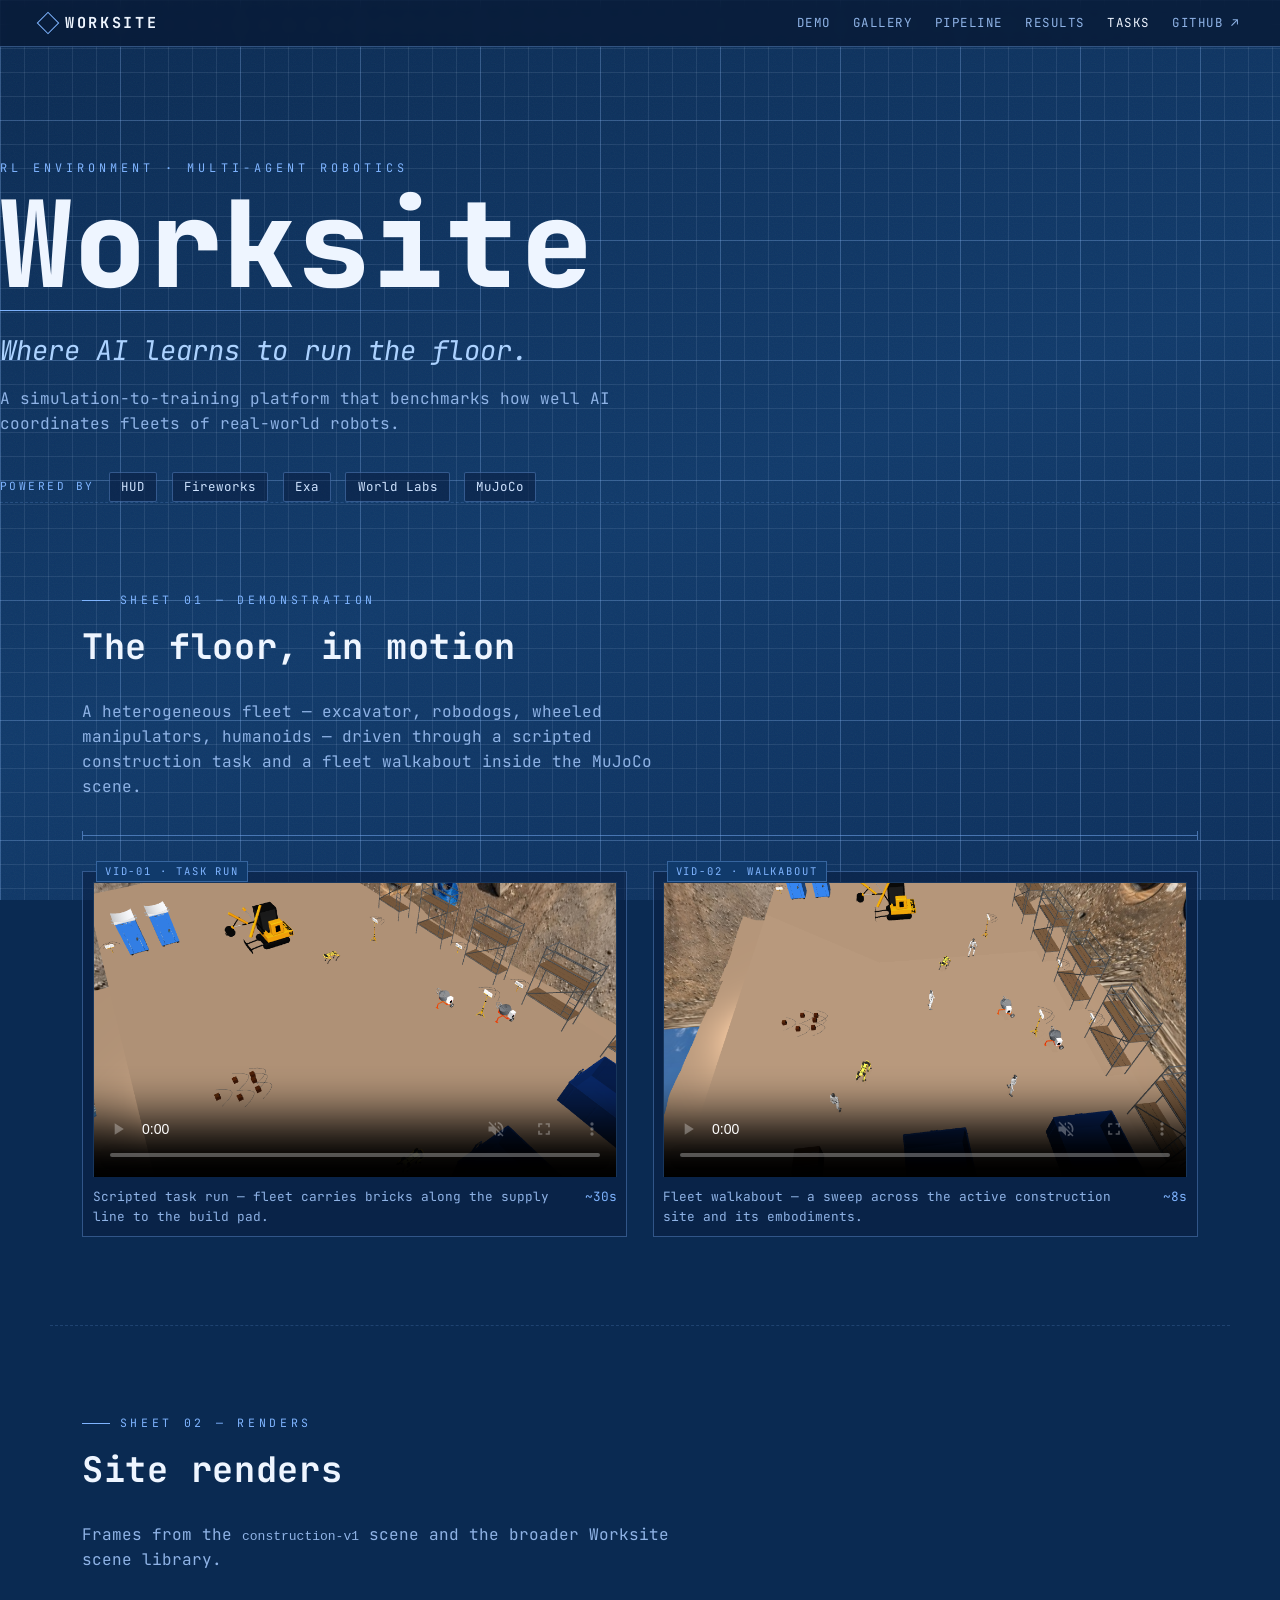
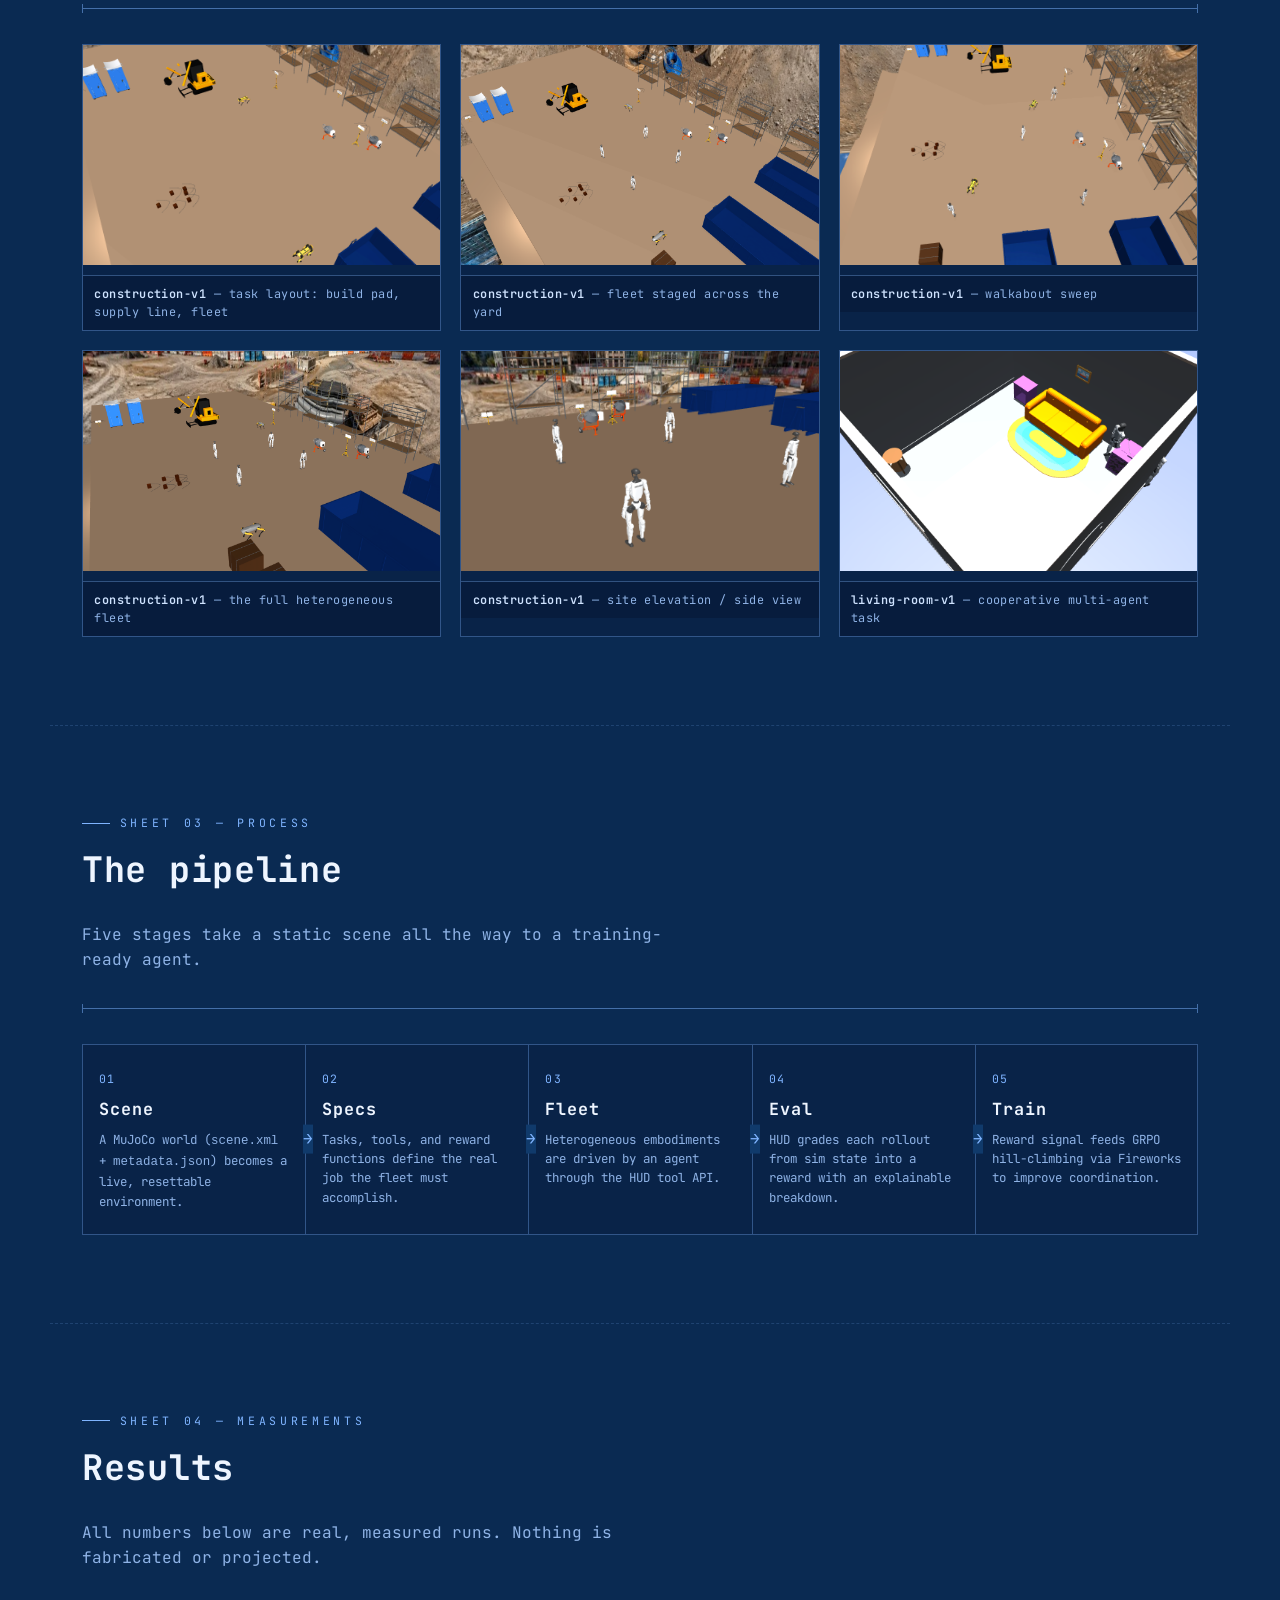
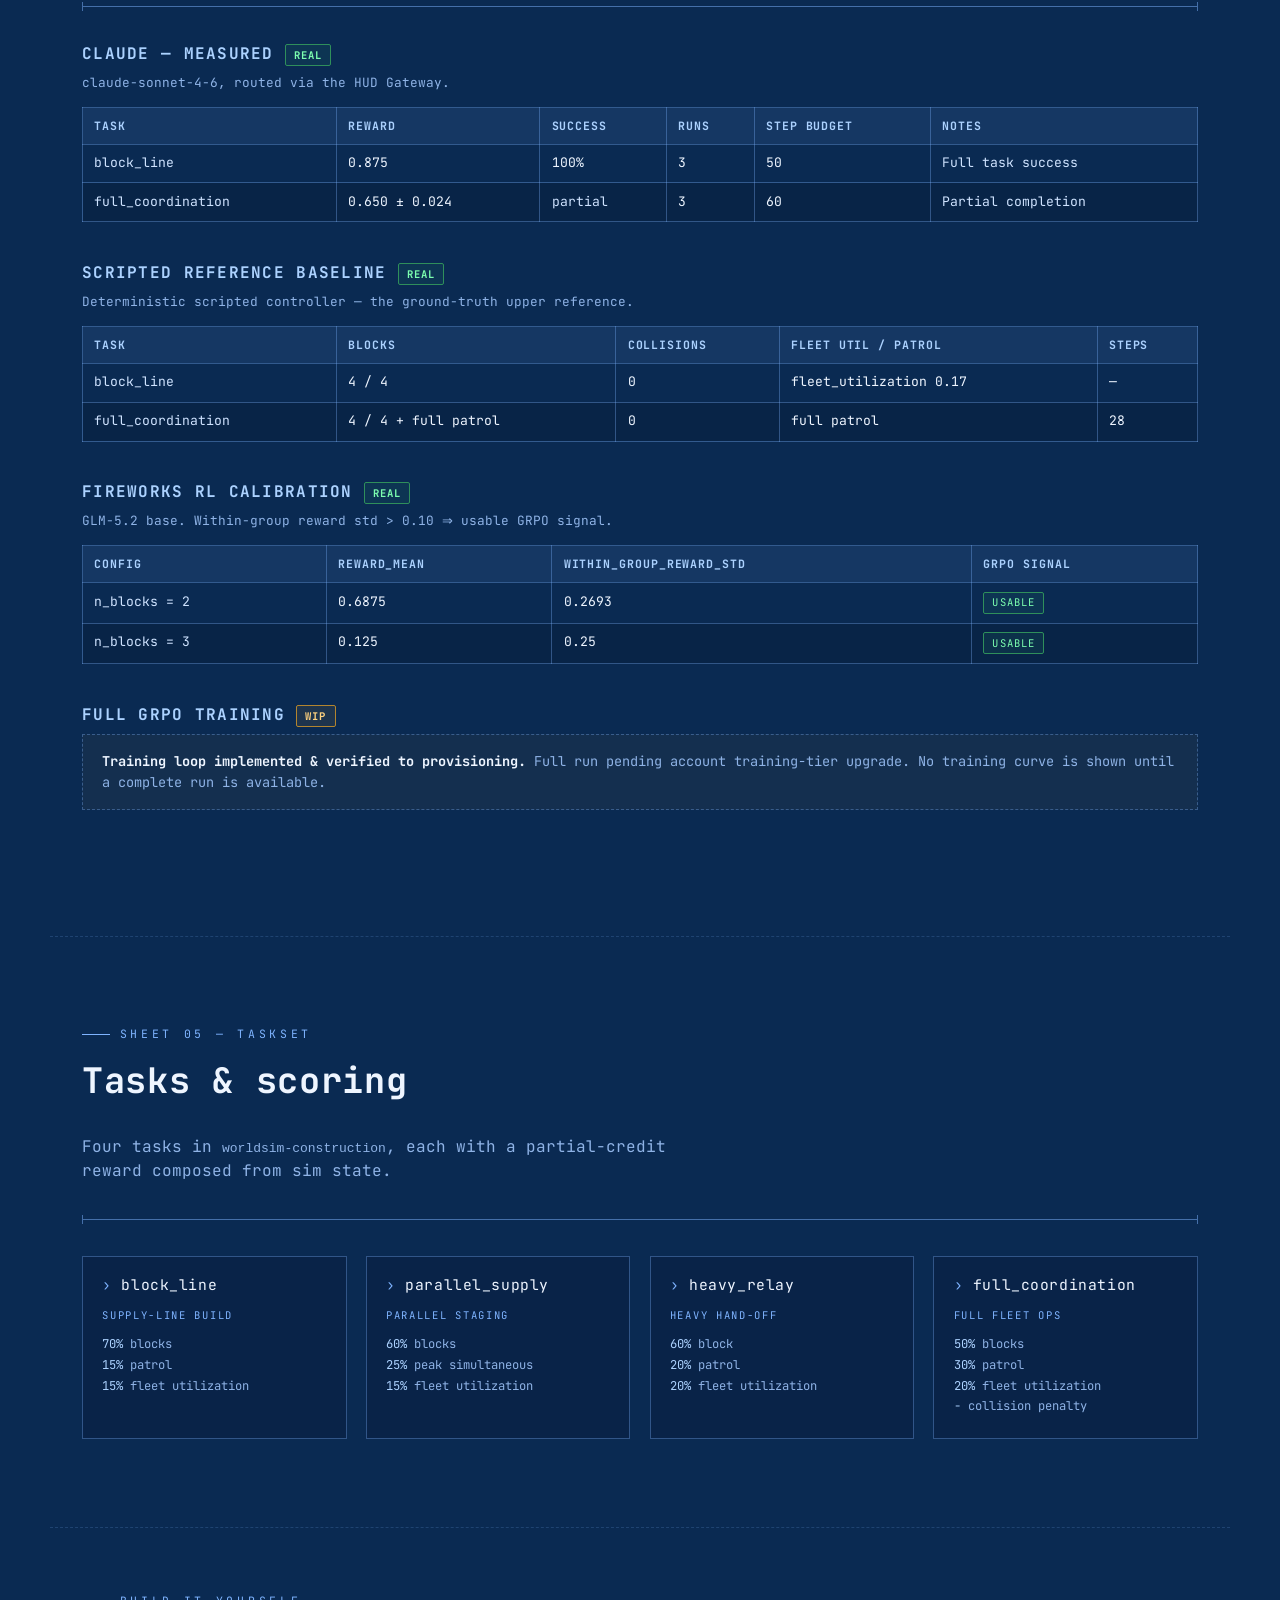
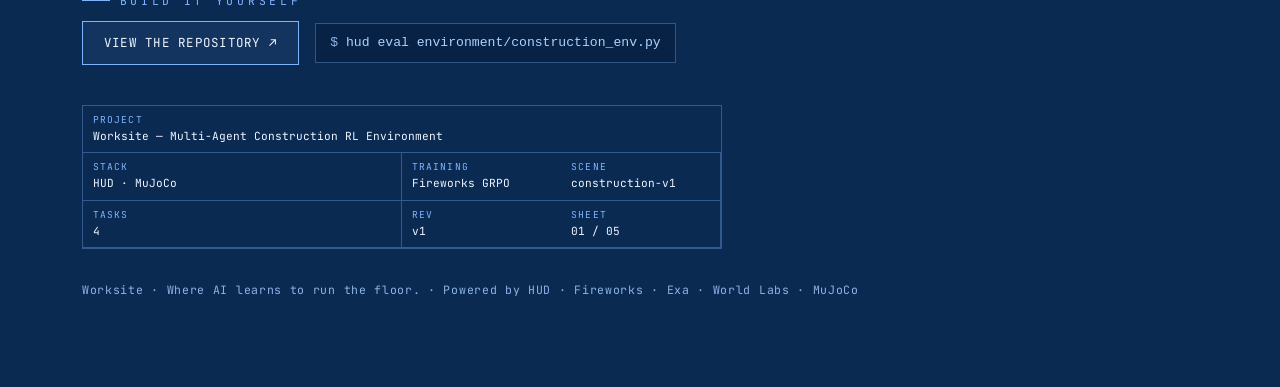
==== index.html @ 454bb1a9 "Upload" ====
<!DOCTYPE html>
<html lang="en">
<head>
  <meta charset="UTF-8" />
  <meta name="viewport" content="width=device-width, initial-scale=1.0" />
  <title>Worksite — Where AI learns to run the floor</title>
  <meta name="description" content="Worksite: a simulation-to-training platform that benchmarks how well AI coordinates fleets of real-world robots." />
  <link rel="preconnect" href="https://fonts.googleapis.com" />
  <link rel="preconnect" href="https://fonts.gstatic.com" crossorigin />
  <link href="https://fonts.googleapis.com/css2?family=JetBrains+Mono:ital,wght@0,400;0,600;0,700;0,800;1,400&display=swap" rel="stylesheet" />
  <link rel="stylesheet" href="site.css" />
</head>
<body>
  <!-- ===================== NAV ===================== -->
  <nav>
    <span class="brand">Worksite</span>
    <a class="navlink" href="#demo">Demo</a>
    <a class="navlink" href="#gallery">Gallery</a>
    <a class="navlink" href="#pipeline">Pipeline</a>
    <a class="navlink" href="#results">Results</a>
    <a class="navlink" href="#tasks">Tasks</a>
    <a class="navlink" href="https://github.com/jaidevshriram/Worksite">GitHub ↗</a>
  </nav>

  <main>
    <!-- ===================== HERO ===================== -->
    <header class="hero" id="top">
      <div class="eyebrow">RL Environment · Multi-Agent Robotics</div>
      <h1>Worksite<span class="underdim"></span></h1>
      <p class="tagline">Where AI learns to run the floor.</p>
      <p class="oneliner">A simulation-to-training platform that benchmarks how well AI coordinates fleets of real-world robots.</p>
      <div class="powered">
        <span class="label">Powered by</span>
        <span class="chip">HUD</span>
        <span class="chip">Fireworks</span>
        <span class="chip">Exa</span>
        <span class="chip">World Labs</span>
        <span class="chip">MuJoCo</span>
      </div>
    </header>

    <!-- ===================== DEMO VIDEO ===================== -->
    <section id="demo" class="reveal">
      <p class="kicker">Sheet 01 — Demonstration</p>
      <h2 class="section-title">The floor, in motion</h2>
      <p class="lead">A heterogeneous fleet — excavator, robodogs, wheeled manipulators, humanoids — driven through a scripted construction task and a fleet walkabout inside the MuJoCo scene.</p>
      <div class="dimline"></div>
      <div class="video-grid">
        <figure class="media-card" data-tag="VID-01 · Task Run">
          <video controls loop muted playsinline poster="media/construction_task.png" preload="metadata">
            <source src="media/construction_task.mp4" type="video/mp4" />
            Your browser does not support the video tag.
          </video>
          <figcaption>
            <span>Scripted task run — fleet carries bricks along the supply line to the build pad.</span>
            <span class="runtime">~30s</span>
          </figcaption>
        </figure>
        <figure class="media-card" data-tag="VID-02 · Walkabout">
          <video controls loop muted playsinline poster="media/construction_walkabout.png" preload="metadata">
            <source src="media/construction_walkabout.mp4" type="video/mp4" />
            Your browser does not support the video tag.
          </video>
          <figcaption>
            <span>Fleet walkabout — a sweep across the active construction site and its embodiments.</span>
            <span class="runtime">~8s</span>
          </figcaption>
        </figure>
      </div>
    </section>

    <!-- ===================== GALLERY ===================== -->
    <section id="gallery" class="reveal">
      <p class="kicker">Sheet 02 — Renders</p>
      <h2 class="section-title">Site renders</h2>
      <p class="lead">Frames from the <code>construction-v1</code> scene and the broader Worksite scene library.</p>
      <div class="dimline"></div>
      <div class="gallery">
        <figure>
          <img src="media/construction_task.png" alt="Construction task scene, top-down" loading="lazy" />
          <figcaption><b>construction-v1</b> — task layout: build pad, supply line, fleet</figcaption>
        </figure>
        <figure>
          <img src="media/construction_v1_render.png" alt="Construction site render with humanoids" loading="lazy" />
          <figcaption><b>construction-v1</b> — fleet staged across the yard</figcaption>
        </figure>
        <figure>
          <img src="media/construction_walkabout.png" alt="Construction walkabout frame" loading="lazy" />
          <figcaption><b>construction-v1</b> — walkabout sweep</figcaption>
        </figure>
        <figure>
          <img src="media/construction_v1_all6.png" alt="All six embodiments" loading="lazy" />
          <figcaption><b>construction-v1</b> — the full heterogeneous fleet</figcaption>
        </figure>
        <figure>
          <img src="media/construction_v1_sideview.png" alt="Construction site side view" loading="lazy" />
          <figcaption><b>construction-v1</b> — site elevation / side view</figcaption>
        </figure>
        <figure>
          <img src="media/coop_tidy_room.png" alt="Cooperative tidy-room task" loading="lazy" />
          <figcaption><b>living-room-v1</b> — cooperative multi-agent task</figcaption>
        </figure>
      </div>
    </section>

    <!-- ===================== PIPELINE ===================== -->
    <section id="pipeline" class="reveal">
      <p class="kicker">Sheet 03 — Process</p>
      <h2 class="section-title">The pipeline</h2>
      <p class="lead">Five stages take a static scene all the way to a training-ready agent.</p>
      <div class="dimline"></div>
      <div class="pipeline">
        <div class="stage">
          <h3>Scene</h3>
          <p>A MuJoCo world (<code>scene.xml</code> + <code>metadata.json</code>) becomes a live, resettable environment.</p>
          <span class="arrow">→</span>
        </div>
        <div class="stage">
          <h3>Specs</h3>
          <p>Tasks, tools, and reward functions define the real job the fleet must accomplish.</p>
          <span class="arrow">→</span>
        </div>
        <div class="stage">
          <h3>Fleet</h3>
          <p>Heterogeneous embodiments are driven by an agent through the HUD tool API.</p>
          <span class="arrow">→</span>
        </div>
        <div class="stage">
          <h3>Eval</h3>
          <p>HUD grades each rollout from sim state into a reward with an explainable breakdown.</p>
          <span class="arrow">→</span>
        </div>
        <div class="stage">
          <h3>Train</h3>
          <p>Reward signal feeds GRPO hill-climbing via Fireworks to improve coordination.</p>
          <span class="arrow">→</span>
        </div>
      </div>
    </section>

    <!-- ===================== RESULTS ===================== -->
    <section id="results" class="reveal">
      <p class="kicker">Sheet 04 — Measurements</p>
      <h2 class="section-title">Results</h2>
      <p class="lead">All numbers below are real, measured runs. Nothing is fabricated or projected.</p>
      <div class="dimline"></div>

      <div class="results-block">
        <h3>Claude — measured <span class="badge ok">Real</span></h3>
        <p class="note">claude-sonnet-4-6, routed via the HUD Gateway.</p>
        <table class="data">
          <thead>
            <tr><th>Task</th><th>Reward</th><th>Success</th><th>Runs</th><th>Step budget</th><th>Notes</th></tr>
          </thead>
          <tbody>
            <tr>
              <td>block_line</td>
              <td class="num">0.875</td>
              <td class="num">100%</td>
              <td class="num">3</td>
              <td class="num">50</td>
              <td>Full task success</td>
            </tr>
            <tr>
              <td>full_coordination</td>
              <td class="num">0.650 ± 0.024</td>
              <td>partial</td>
              <td class="num">3</td>
              <td class="num">60</td>
              <td>Partial completion</td>
            </tr>
          </tbody>
        </table>
      </div>

      <div class="results-block">
        <h3>Scripted reference baseline <span class="badge ok">Real</span></h3>
        <p class="note">Deterministic scripted controller — the ground-truth upper reference.</p>
        <table class="data">
          <thead>
            <tr><th>Task</th><th>Blocks</th><th>Collisions</th><th>Fleet util / patrol</th><th>Steps</th></tr>
          </thead>
          <tbody>
            <tr>
              <td>block_line</td>
              <td class="num">4 / 4</td>
              <td class="num">0</td>
              <td class="num">fleet_utilization 0.17</td>
              <td class="num">—</td>
            </tr>
            <tr>
              <td>full_coordination</td>
              <td class="num">4 / 4 + full patrol</td>
              <td class="num">0</td>
              <td class="num">full patrol</td>
              <td class="num">28</td>
            </tr>
          </tbody>
        </table>
      </div>

      <div class="results-block">
        <h3>Fireworks RL calibration <span class="badge ok">Real</span></h3>
        <p class="note">GLM-5.2 base. Within-group reward std &gt; 0.10 ⇒ usable GRPO signal.</p>
        <table class="data">
          <thead>
            <tr><th>Config</th><th>reward_mean</th><th>within_group_reward_std</th><th>GRPO signal</th></tr>
          </thead>
          <tbody>
            <tr>
              <td>n_blocks = 2</td>
              <td class="num">0.6875</td>
              <td class="num">0.2693</td>
              <td><span class="badge ok">usable</span></td>
            </tr>
            <tr>
              <td>n_blocks = 3</td>
              <td class="num">0.125</td>
              <td class="num">0.25</td>
              <td><span class="badge ok">usable</span></td>
            </tr>
          </tbody>
        </table>
      </div>

      <div class="results-block">
        <h3>Full GRPO training <span class="badge wip">WIP</span></h3>
        <div class="wip-card">
          <b>Training loop implemented &amp; verified to provisioning.</b> Full run pending account training-tier upgrade. No training curve is shown until a complete run is available.
        </div>
      </div>
    </section>

    <!-- ===================== TASKS ===================== -->
    <section id="tasks" class="reveal">
      <p class="kicker">Sheet 05 — Taskset</p>
      <h2 class="section-title">Tasks &amp; scoring</h2>
      <p class="lead">Four tasks in <code>worldsim-construction</code>, each with a partial-credit reward composed from sim state.</p>
      <div class="dimline"></div>
      <div class="task-grid">
        <div class="task-card">
          <p class="slug">block_line</p>
          <p class="pct">supply-line build</p>
          <p class="formula">
            <span class="w">70%</span> blocks<br />
            <span class="w">15%</span> patrol<br />
            <span class="w">15%</span> fleet utilization
          </p>
        </div>
        <div class="task-card">
          <p class="slug">parallel_supply</p>
          <p class="pct">parallel staging</p>
          <p class="formula">
            <span class="w">60%</span> blocks<br />
            <span class="w">25%</span> peak simultaneous<br />
            <span class="w">15%</span> fleet utilization
          </p>
        </div>
        <div class="task-card">
          <p class="slug">heavy_relay</p>
          <p class="pct">heavy hand-off</p>
          <p class="formula">
            <span class="w">60%</span> block<br />
            <span class="w">20%</span> patrol<br />
            <span class="w">20%</span> fleet utilization
          </p>
        </div>
        <div class="task-card">
          <p class="slug">full_coordination</p>
          <p class="pct">full fleet ops</p>
          <p class="formula">
            <span class="w">50%</span> blocks<br />
            <span class="w">30%</span> patrol<br />
            <span class="w">20%</span> fleet utilization<br />
            <span class="w">−</span> collision penalty
          </p>
        </div>
      </div>
    </section>
  </main>

  <!-- ===================== FOOTER ===================== -->
  <footer class="reveal">
    <p class="kicker">Build it yourself</p>
    <div class="cta-row">
      <a class="btn" href="https://github.com/jaidevshriram/Worksite">View the repository ↗</a>
      <code class="cmd">hud eval environment/construction_env.py</code>
    </div>

    <div class="title-block">
      <div class="tb-wide">
        <span class="tb-label">Project</span>
        <span class="tb-val">Worksite — Multi-Agent Construction RL Environment</span>
      </div>
      <div>
        <span class="tb-label">Stack</span>
        <span class="tb-val">HUD · MuJoCo</span>
      </div>
      <div>
        <span class="tb-label">Training</span>
        <span class="tb-val">Fireworks GRPO</span>
      </div>
      <div>
        <span class="tb-label">Scene</span>
        <span class="tb-val">construction-v1</span>
      </div>
      <div>
        <span class="tb-label">Tasks</span>
        <span class="tb-val">4</span>
      </div>
      <div>
        <span class="tb-label">Rev</span>
        <span class="tb-val">v1</span>
      </div>
      <div>
        <span class="tb-label">Sheet</span>
        <span class="tb-val">01 / 05</span>
      </div>
    </div>

    <p class="foot-meta">Worksite · Where AI learns to run the floor. · Powered by HUD · Fireworks · Exa · World Labs · MuJoCo</p>
  </footer>

  <script src="site.js"></script>
</body>
</html>
---- site.css ----
/* ============================================================
   Worksite — engineering blueprint stylesheet
   Plain CSS, no build step. Open index.html directly.
   ============================================================ */

:root {
  --bp-bg-1: #0a2a52;
  --bp-bg-2: #103a6b;
  --ink: #cfe3ff;          /* primary linework / text */
  --ink-dim: #8fb3e6;      /* secondary text */
  --cyan: #7fb4ff;         /* accent linework */
  --cyan-bright: #acd2ff;
  --white: #eef5ff;
  --grid-thin: rgba(207, 227, 255, 0.10);
  --grid-bold: rgba(127, 180, 255, 0.22);
  --panel: rgba(10, 30, 64, 0.55);
  --panel-line: rgba(127, 180, 255, 0.35);
  --mono: 'JetBrains Mono', ui-monospace, 'SFMono-Regular', Menlo, Consolas, monospace;
  --maxw: 1180px;
}

* { box-sizing: border-box; }

html { scroll-behavior: smooth; }

body {
  margin: 0;
  font-family: var(--mono);
  color: var(--ink);
  background-color: var(--bp-bg-1);
  background-image:
    linear-gradient(160deg, var(--bp-bg-1) 0%, var(--bp-bg-2) 55%, #0c2f5c 100%);
  background-attachment: fixed;
  line-height: 1.55;
  -webkit-font-smoothing: antialiased;
  position: relative;
  overflow-x: hidden;
}

/* ---- drafting grid overlay + grain ----------------------------------- */
body::before {
  content: "";
  position: fixed;
  inset: 0;
  pointer-events: none;
  z-index: 0;
  background-image:
    /* heavy lines every 120px */
    linear-gradient(to right, var(--grid-bold) 1px, transparent 1px),
    linear-gradient(to bottom, var(--grid-bold) 1px, transparent 1px),
    /* fine lines every 24px */
    linear-gradient(to right, var(--grid-thin) 1px, transparent 1px),
    linear-gradient(to bottom, var(--grid-thin) 1px, transparent 1px);
  background-size:
    120px 120px,
    120px 120px,
    24px 24px,
    24px 24px;
}

/* subtle grain via repeating fine noise */
body::after {
  content: "";
  position: fixed;
  inset: 0;
  pointer-events: none;
  z-index: 0;
  opacity: 0.05;
  background-image: url("data:image/svg+xml,%3Csvg xmlns='http://www.w3.org/2000/svg' width='120' height='120'%3E%3Cfilter id='n'%3E%3CfeTurbulence type='fractalNoise' baseFrequency='0.9' numOctaves='2'/%3E%3C/filter%3E%3Crect width='120' height='120' filter='url(%23n)'/%3E%3C/svg%3E");
}

main, header, nav, footer { position: relative; z-index: 1; }

a { color: var(--cyan-bright); text-decoration: none; }
a:hover { color: var(--white); text-decoration: underline; }

/* ---- nav ------------------------------------------------------------- */
nav {
  position: sticky;
  top: 0;
  z-index: 50;
  display: flex;
  align-items: center;
  gap: 1.4rem;
  padding: 0.7rem clamp(1rem, 4vw, 2.5rem);
  border-bottom: 1px solid var(--panel-line);
  background: rgba(8, 26, 54, 0.82);
  backdrop-filter: blur(6px);
  flex-wrap: wrap;
}
nav .brand {
  font-weight: 700;
  letter-spacing: 0.18em;
  text-transform: uppercase;
  font-size: 0.95rem;
  color: var(--white);
  margin-right: auto;
  display: flex;
  align-items: center;
  gap: 0.55rem;
}
nav .brand::before {
  content: "";
  width: 14px; height: 14px;
  border: 1.5px solid var(--cyan);
  display: inline-block;
  transform: rotate(45deg);
}
nav a.navlink {
  color: var(--ink-dim);
  font-size: 0.78rem;
  letter-spacing: 0.12em;
  text-transform: uppercase;
  text-decoration: none;
}
nav a.navlink:hover { color: var(--white); }

/* ---- layout helpers -------------------------------------------------- */
section {
  max-width: var(--maxw);
  margin: 0 auto;
  padding: clamp(3rem, 7vw, 5.5rem) clamp(1rem, 4vw, 2rem);
  border-bottom: 1px dashed rgba(127, 180, 255, 0.18);
}

.kicker {
  font-size: 0.72rem;
  letter-spacing: 0.32em;
  text-transform: uppercase;
  color: var(--cyan);
  margin: 0 0 0.7rem;
  display: flex;
  align-items: center;
  gap: 0.6rem;
}
.kicker::before {
  content: "";
  width: 28px;
  height: 1px;
  background: var(--cyan);
}

h2.section-title {
  font-size: clamp(1.5rem, 3vw, 2.2rem);
  margin: 0 0 1.6rem;
  font-weight: 700;
  letter-spacing: 0.02em;
  color: var(--white);
}

p.lead { color: var(--ink-dim); max-width: 60ch; }

/* dimension-line flourish */
.dimline {
  height: 1px;
  background: var(--cyan);
  position: relative;
  margin: 2.2rem 0;
  opacity: 0.5;
}
.dimline::before, .dimline::after {
  content: "";
  position: absolute;
  top: -4px;
  width: 1px; height: 9px;
  background: var(--cyan);
}
.dimline::before { left: 0; }
.dimline::after { right: 0; }

/* ============================================================ HERO */
.hero {
  text-align: left;
  padding-top: clamp(3.5rem, 9vw, 7rem);
  border-bottom: 1px dashed rgba(127, 180, 255, 0.18);
}
.hero .eyebrow {
  font-size: 0.74rem;
  letter-spacing: 0.34em;
  text-transform: uppercase;
  color: var(--cyan);
}
.hero h1 {
  font-size: clamp(3rem, 11vw, 7.5rem);
  line-height: 0.95;
  margin: 0.6rem 0 0.2rem;
  font-weight: 800;
  letter-spacing: 0.02em;
  color: var(--white);
  position: relative;
}
.hero h1 .underdim {
  display: block;
  height: 1px;
  background: linear-gradient(90deg, var(--cyan), transparent);
  margin-top: 0.6rem;
  max-width: 520px;
}
.hero .tagline {
  font-size: clamp(1.1rem, 2.6vw, 1.7rem);
  color: var(--cyan-bright);
  margin: 1.1rem 0 0.4rem;
  font-style: italic;
}
.hero .oneliner {
  color: var(--ink-dim);
  max-width: 64ch;
  font-size: 1rem;
}
.powered {
  margin-top: 2.2rem;
  display: flex;
  flex-wrap: wrap;
  align-items: center;
  gap: 0.5rem 0.9rem;
  font-size: 0.78rem;
  color: var(--ink-dim);
  letter-spacing: 0.08em;
}
.powered .label {
  text-transform: uppercase;
  letter-spacing: 0.22em;
  color: var(--cyan);
  font-size: 0.7rem;
}
.powered .chip {
  border: 1px solid var(--panel-line);
  padding: 0.28rem 0.7rem;
  border-radius: 2px;
  color: var(--ink);
  background: var(--panel);
}

/* ============================================================ VIDEO */
.video-grid {
  display: grid;
  grid-template-columns: repeat(auto-fit, minmax(340px, 1fr));
  gap: 1.6rem;
}
figure.media-card {
  margin: 0;
  border: 1px solid var(--panel-line);
  background: var(--panel);
  padding: 0.6rem;
  position: relative;
}
figure.media-card::before {
  /* corner tick / callout */
  content: attr(data-tag);
  position: absolute;
  top: -0.7rem;
  left: 0.8rem;
  background: var(--bp-bg-2);
  color: var(--cyan);
  font-size: 0.66rem;
  letter-spacing: 0.18em;
  text-transform: uppercase;
  padding: 0.1rem 0.5rem;
  border: 1px solid var(--panel-line);
}
figure.media-card video,
figure.media-card img {
  width: 100%;
  display: block;
  border: 1px solid rgba(127,180,255,0.15);
  background: #06203f;
}
figcaption {
  margin-top: 0.6rem;
  font-size: 0.8rem;
  color: var(--ink-dim);
  display: flex;
  justify-content: space-between;
  gap: 1rem;
}
figcaption .runtime { color: var(--cyan); white-space: nowrap; }

/* ============================================================ GALLERY */
.gallery {
  display: grid;
  grid-template-columns: repeat(auto-fill, minmax(300px, 1fr));
  gap: 1.2rem;
}
.gallery figure {
  margin: 0;
  border: 1px solid var(--panel-line);
  background: var(--panel);
  overflow: hidden;
  position: relative;
}
.gallery figure img {
  width: 100%;
  height: 220px;
  object-fit: cover;
  display: block;
  filter: saturate(1.05) contrast(1.02);
  transition: transform 0.4s ease;
}
.gallery figure:hover img { transform: scale(1.05); }
.gallery figcaption {
  padding: 0.55rem 0.7rem;
  font-size: 0.74rem;
  letter-spacing: 0.04em;
  border-top: 1px solid var(--panel-line);
  background: rgba(8,26,54,0.6);
  display: block;
  color: var(--ink-dim);
}
.gallery figcaption b { color: var(--ink); font-weight: 600; }

/* ============================================================ PIPELINE */
.pipeline {
  display: grid;
  grid-template-columns: repeat(5, 1fr);
  gap: 0;
  counter-reset: stage;
}
.pipeline .stage {
  position: relative;
  border: 1px solid var(--panel-line);
  border-right: none;
  padding: 1.3rem 1rem 1.4rem;
  background: var(--panel);
}
.pipeline .stage:last-child { border-right: 1px solid var(--panel-line); }
.pipeline .stage::before {
  counter-increment: stage;
  content: "0" counter(stage);
  font-size: 0.72rem;
  color: var(--cyan);
  letter-spacing: 0.1em;
}
.pipeline .stage h3 {
  margin: 0.3rem 0 0.5rem;
  font-size: 1.05rem;
  color: var(--white);
  letter-spacing: 0.06em;
}
.pipeline .stage p { margin: 0; font-size: 0.78rem; color: var(--ink-dim); }
.pipeline .stage .arrow {
  position: absolute;
  right: -8px; top: 50%;
  transform: translateY(-50%);
  color: var(--cyan);
  z-index: 2;
  font-size: 1rem;
  background: var(--bp-bg-2);
  padding: 2px 0;
}
.pipeline .stage:last-child .arrow { display: none; }

/* ============================================================ RESULTS */
.results-block { margin-bottom: 2.4rem; }
.results-block h3 {
  font-size: 1rem;
  letter-spacing: 0.08em;
  color: var(--cyan-bright);
  margin: 0 0 0.4rem;
  text-transform: uppercase;
}
.results-block .note { font-size: 0.8rem; color: var(--ink-dim); margin: 0 0 0.9rem; }

table.data {
  width: 100%;
  border-collapse: collapse;
  font-size: 0.82rem;
}
table.data th, table.data td {
  border: 1px solid var(--panel-line);
  padding: 0.55rem 0.7rem;
  text-align: left;
  vertical-align: top;
}
table.data th {
  background: rgba(127,180,255,0.10);
  color: var(--cyan-bright);
  text-transform: uppercase;
  letter-spacing: 0.08em;
  font-size: 0.72rem;
}
table.data td.num { color: var(--white); font-variant-numeric: tabular-nums; }
table.data tr:nth-child(even) td { background: rgba(8,26,54,0.35); }

.badge {
  display: inline-block;
  font-size: 0.66rem;
  letter-spacing: 0.1em;
  text-transform: uppercase;
  padding: 0.12rem 0.5rem;
  border-radius: 2px;
  border: 1px solid;
}
.badge.ok { color: #7dffb0; border-color: #2f8f5b; background: rgba(45,143,91,0.12); }
.badge.wip { color: #ffd27f; border-color: #b3852f; background: rgba(179,133,47,0.12); }

.wip-card {
  border: 1px dashed var(--panel-line);
  background: rgba(179,133,47,0.06);
  padding: 1rem 1.2rem;
  font-size: 0.85rem;
  color: var(--ink-dim);
}
.wip-card b { color: var(--white); }

/* ============================================================ TASKS */
.task-grid {
  display: grid;
  grid-template-columns: repeat(auto-fit, minmax(250px, 1fr));
  gap: 1.2rem;
}
.task-card {
  border: 1px solid var(--panel-line);
  background: var(--panel);
  padding: 1.1rem 1.2rem 1.3rem;
  position: relative;
}
.task-card .slug {
  font-size: 0.92rem;
  color: var(--white);
  letter-spacing: 0.04em;
  margin: 0 0 0.2rem;
}
.task-card .slug::before { content: "› "; color: var(--cyan); }
.task-card .formula {
  font-size: 0.76rem;
  color: var(--ink-dim);
  margin: 0.6rem 0 0;
  line-height: 1.7;
}
.task-card .formula .w { color: var(--cyan-bright); }
.task-card .pct {
  font-size: 0.66rem;
  color: var(--cyan);
  letter-spacing: 0.16em;
  text-transform: uppercase;
}

/* ============================================================ FOOTER */
footer {
  max-width: var(--maxw);
  margin: 0 auto;
  padding: clamp(2.5rem, 6vw, 4rem) clamp(1rem, 4vw, 2rem) 5rem;
}
.cta-row {
  display: flex;
  flex-wrap: wrap;
  gap: 1rem;
  align-items: center;
  margin-bottom: 2rem;
}
.btn {
  border: 1px solid var(--cyan);
  color: var(--white);
  padding: 0.7rem 1.3rem;
  letter-spacing: 0.1em;
  text-transform: uppercase;
  font-size: 0.78rem;
  background: rgba(127,180,255,0.08);
  transition: background 0.2s;
}
.btn:hover { background: rgba(127,180,255,0.2); text-decoration: none; }
.cmd {
  font-size: 0.82rem;
  color: var(--cyan-bright);
  background: rgba(6,32,63,0.7);
  border: 1px solid var(--panel-line);
  padding: 0.55rem 0.9rem;
  display: inline-block;
}
.cmd::before { content: "$ "; color: var(--ink-dim); }

/* ---- title block (bottom-right corner draughting stamp) -------------- */
.title-block {
  margin-top: 2.5rem;
  border: 1.5px solid var(--panel-line);
  display: grid;
  grid-template-columns: 2fr 1fr 1fr;
  font-size: 0.7rem;
  max-width: 640px;
}
.title-block div {
  border-right: 1px solid var(--panel-line);
  border-bottom: 1px solid var(--panel-line);
  padding: 0.45rem 0.6rem;
}
.title-block div:nth-child(3n) { border-right: none; }
.title-block .tb-label {
  color: var(--cyan);
  text-transform: uppercase;
  letter-spacing: 0.12em;
  font-size: 0.6rem;
  display: block;
}
.title-block .tb-val { color: var(--white); }
.title-block .tb-wide { grid-column: 1 / -1; border-right: none; }

.foot-meta {
  margin-top: 2rem;
  font-size: 0.72rem;
  color: var(--ink-dim);
  letter-spacing: 0.06em;
}

/* ---- responsive ------------------------------------------------------ */
@media (max-width: 820px) {
  .pipeline { grid-template-columns: 1fr 1fr; }
  .pipeline .stage { border-right: 1px solid var(--panel-line); }
  .pipeline .stage .arrow { display: none; }
}
@media (max-width: 520px) {
  .pipeline { grid-template-columns: 1fr; }
  nav .brand { margin-right: 0; width: 100%; }
}

/* fade-in on scroll */
.reveal { opacity: 0; transform: translateY(18px); transition: opacity 0.6s ease, transform 0.6s ease; }
.reveal.in { opacity: 1; transform: none; }
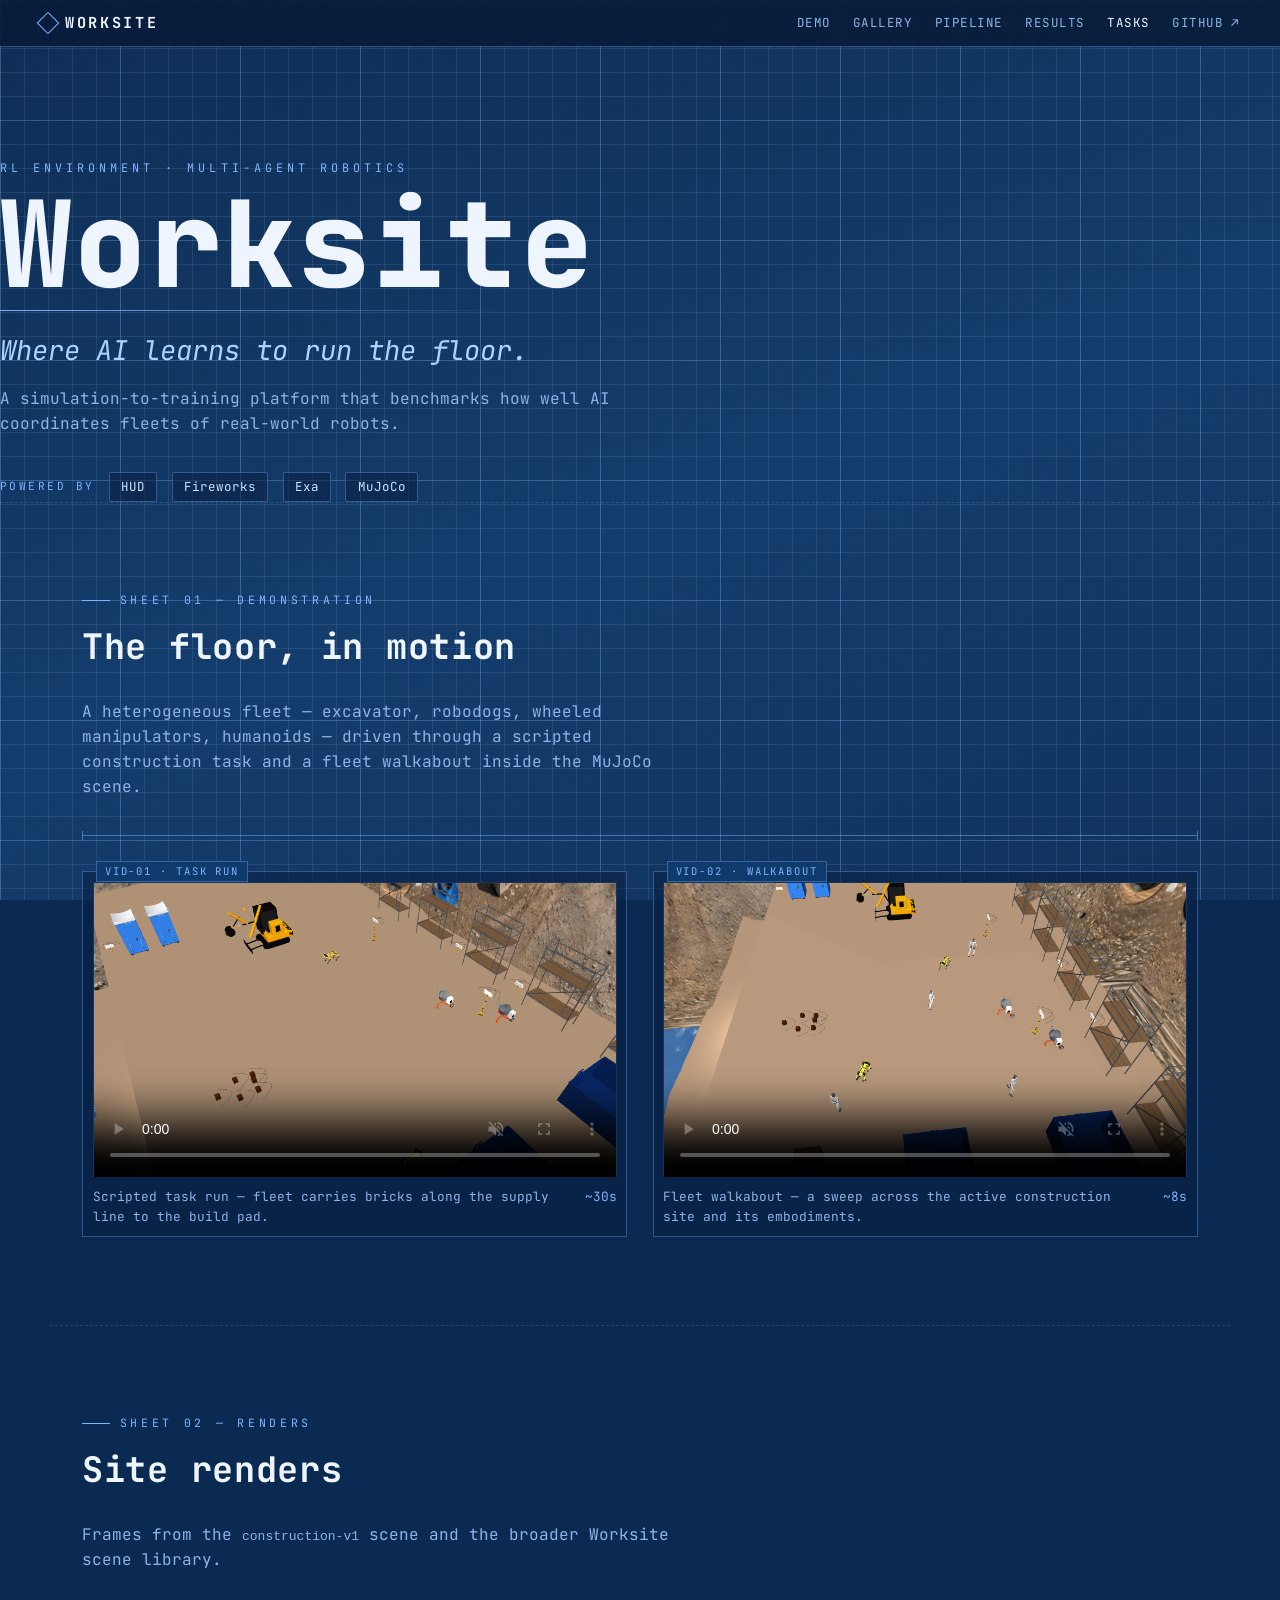
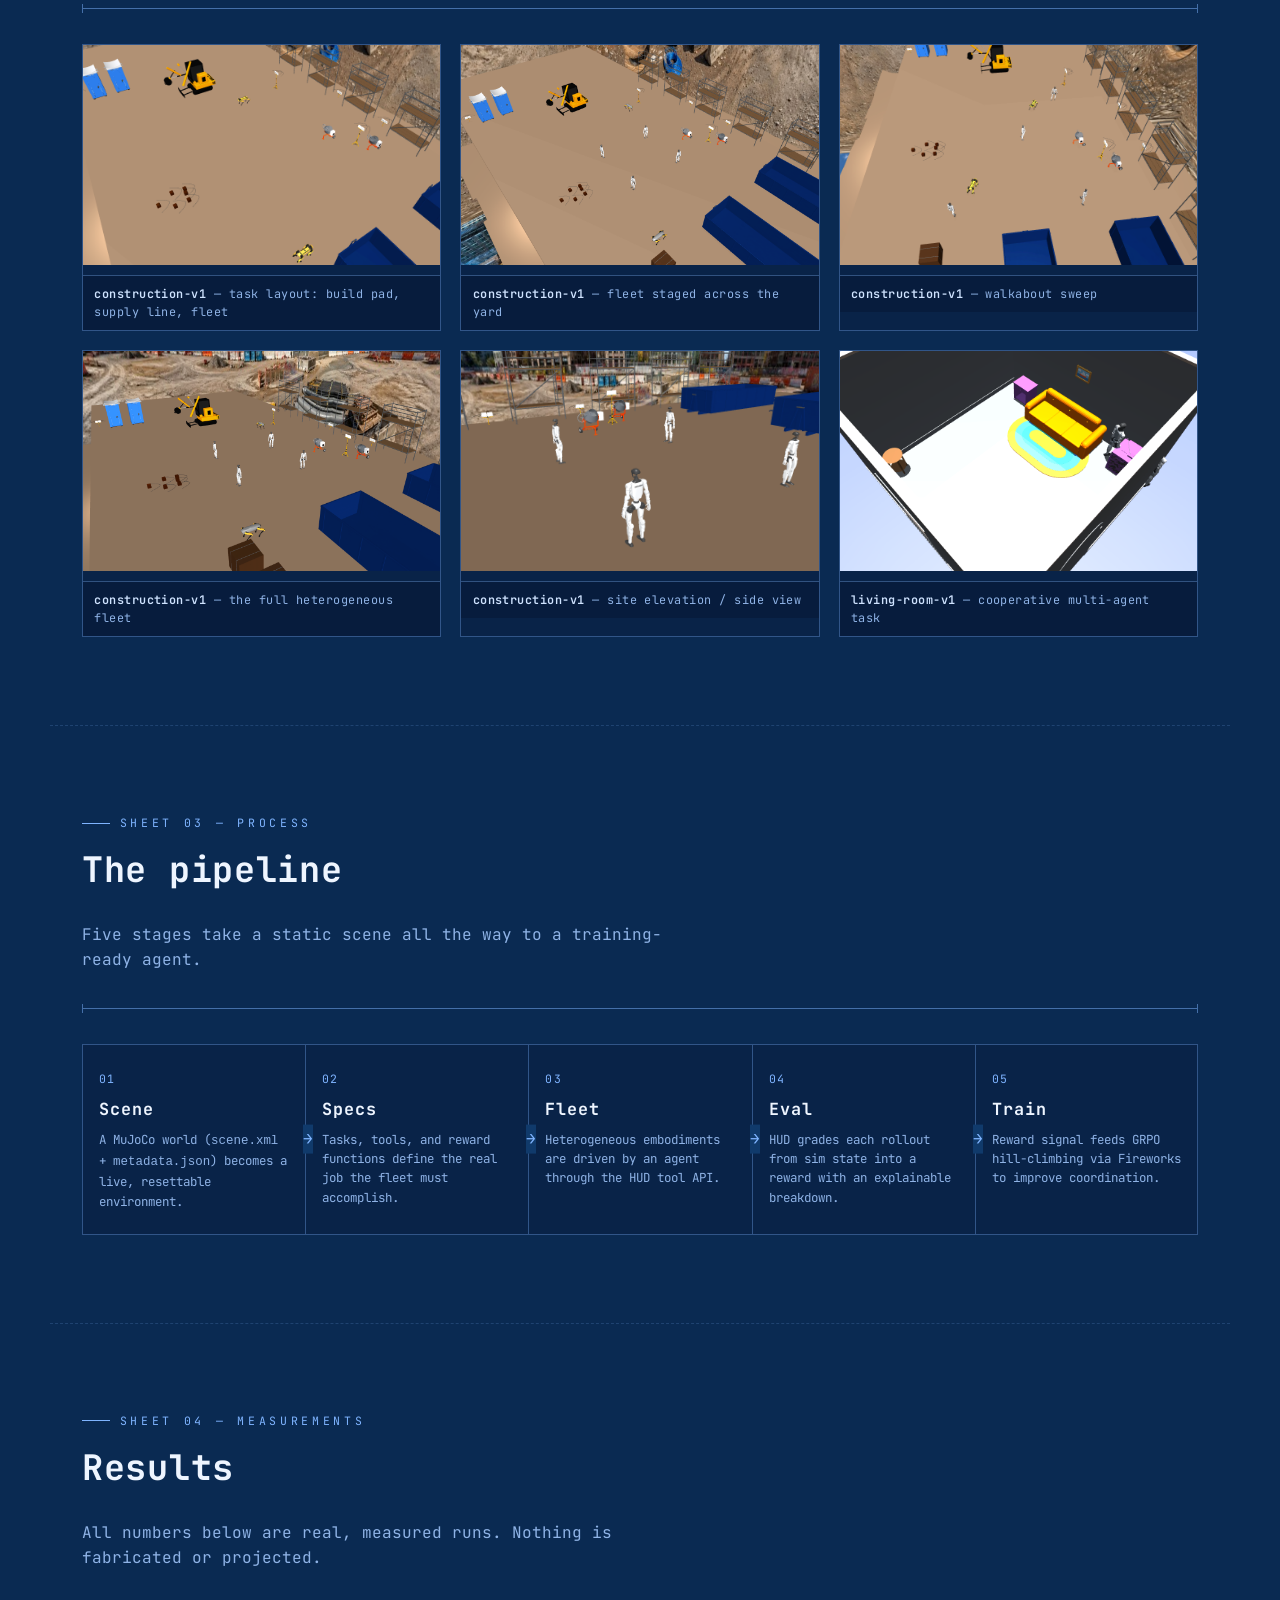
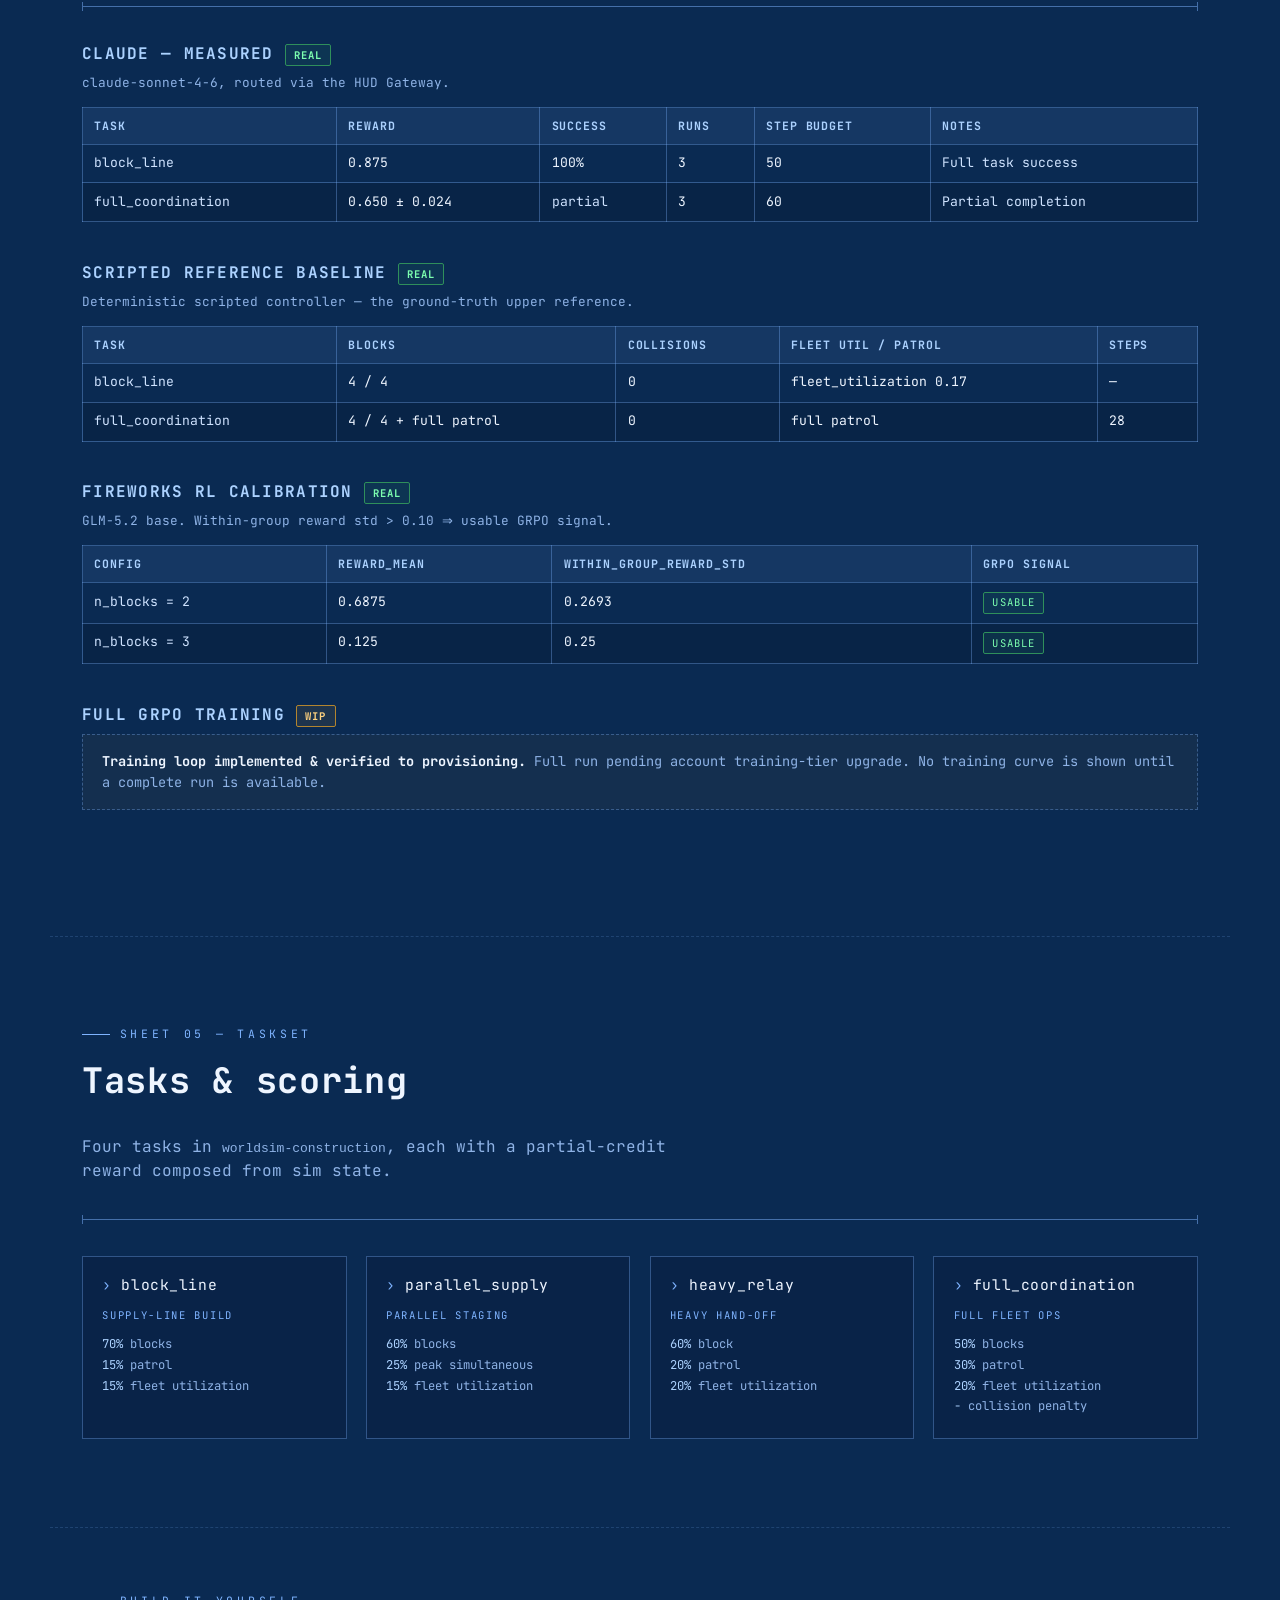
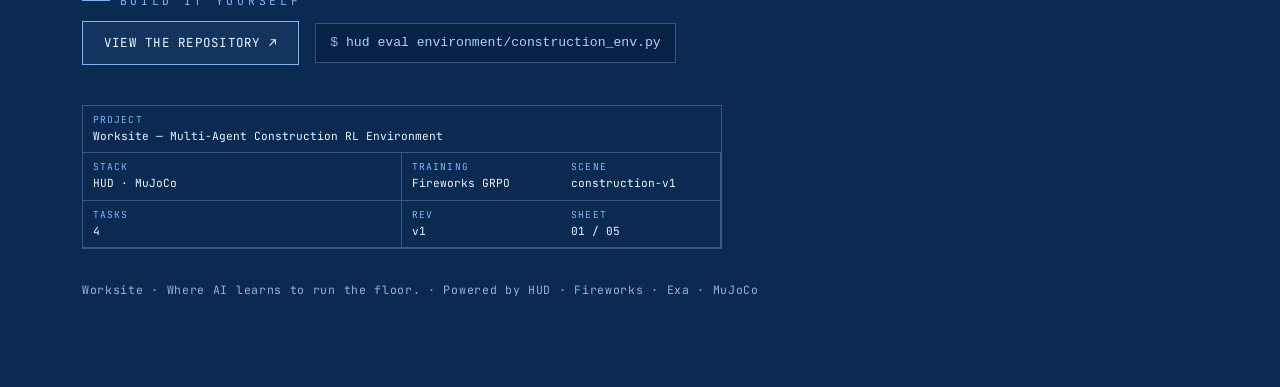
==== commit 485e145b: "Remove World Labs from docs and site copy Co-authored-by: Cursor <cursoragent@cursor.com>" ====
--- a/index.html
+++ b/index.html
@@ -34,7 +34,6 @@
         <span class="chip">HUD</span>
         <span class="chip">Fireworks</span>
         <span class="chip">Exa</span>
-        <span class="chip">World Labs</span>
         <span class="chip">MuJoCo</span>
       </div>
     </header>
@@ -318,7 +317,7 @@
       </div>
     </div>
 
-    <p class="foot-meta">Worksite · Where AI learns to run the floor. · Powered by HUD · Fireworks · Exa · World Labs · MuJoCo</p>
+    <p class="foot-meta">Worksite · Where AI learns to run the floor. · Powered by HUD · Fireworks · Exa · MuJoCo</p>
   </footer>
 
   <script src="site.js"></script>
